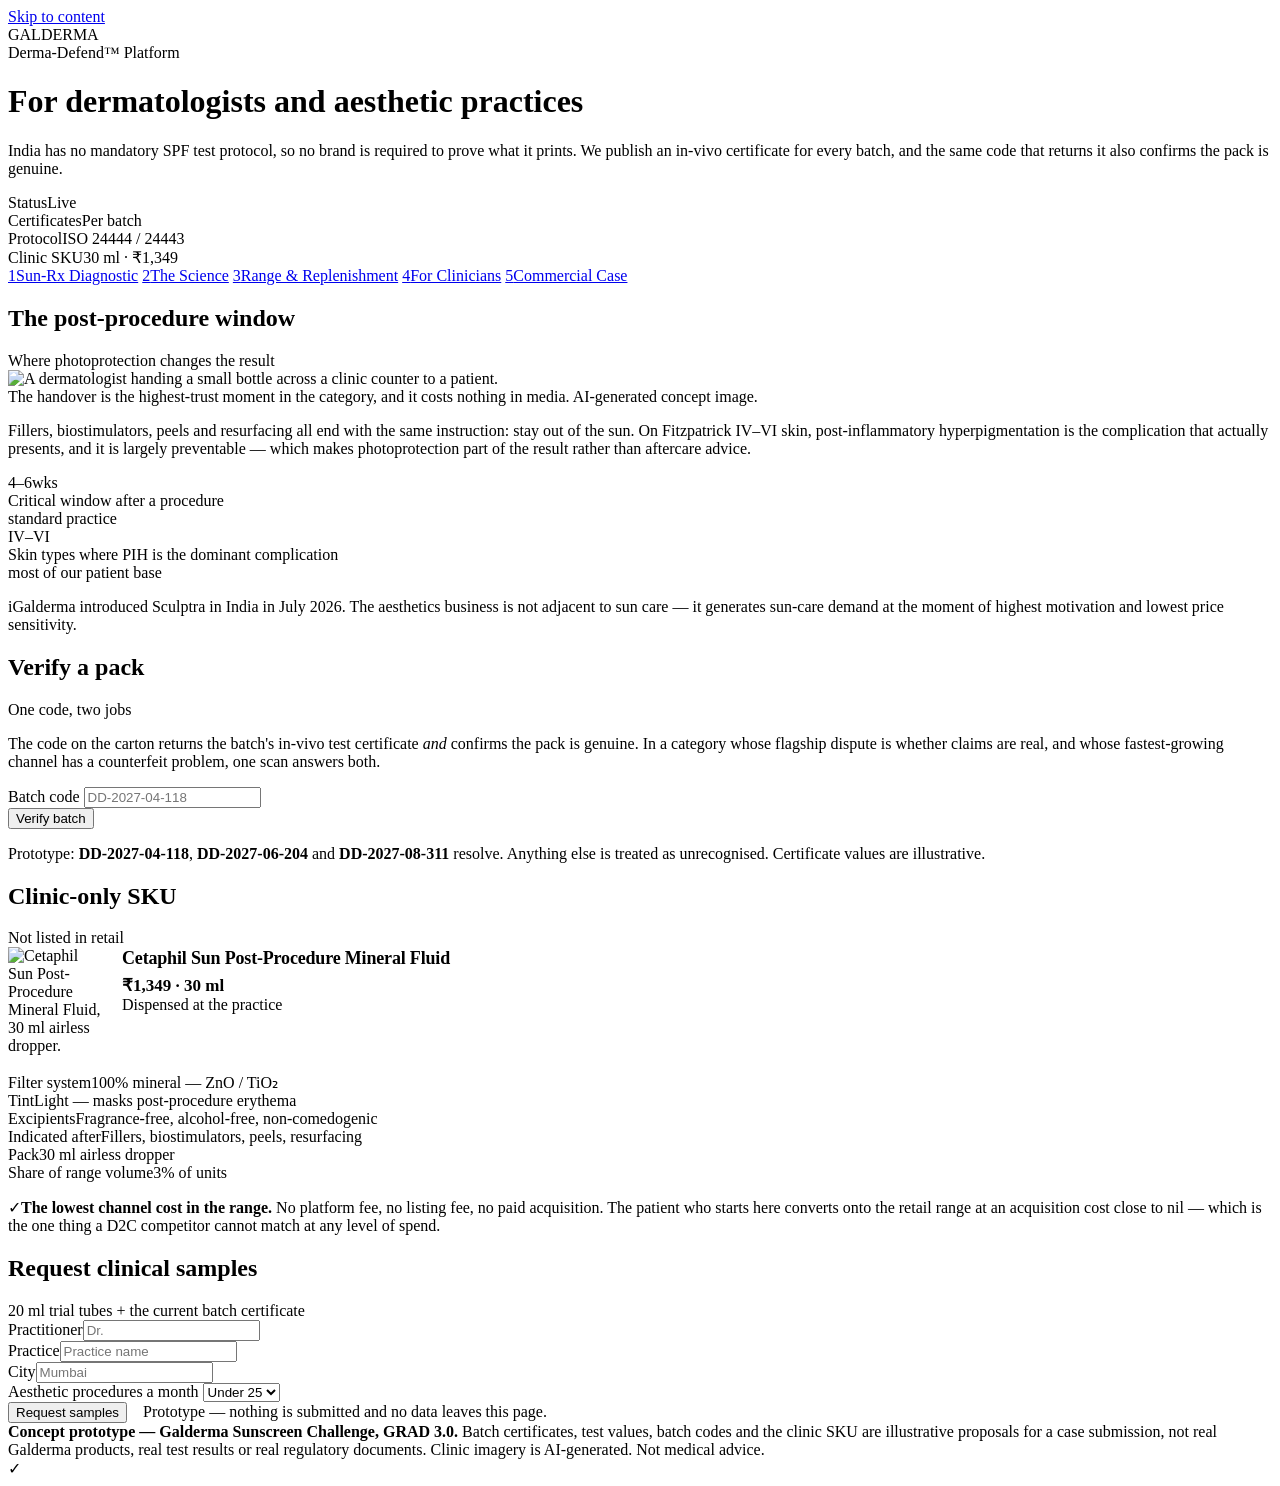
==== clinicians.html @ 14ea0b5a "Add files via upload" ====
<!DOCTYPE html>
<html lang="en">
<head>
<meta charset="utf-8"/>
<meta name="viewport" content="width=device-width, initial-scale=1"/>
<title>For Clinicians — Derma-Defend™ Prototype</title>
<meta name="description" content="Batch-level ISO 24444 and 24443 certificates, pack authenticity from the same code, and the clinic-only post-procedure SKU."/>
<link rel="stylesheet" href="assets/style.css"/>
</head>
<body>
<a class="skip" href="#main">Skip to content</a>

<header class="masthead">
  <div class="wrap mast-inner">
    <div>
      <div class="logo"><div class="wordmark">GALDERMA</div><div class="rule"></div>
        <div class="eyebrow">Derma-Defend™ Platform</div></div>
      <h1>For dermatologists and aesthetic practices</h1>
      <p class="lede">India has no mandatory SPF test protocol, so no brand is required to prove what it prints. We publish an in-vivo certificate for every batch, and the same code that returns it also confirms the pack is genuine.</p>
    </div>
    <div class="telemetry">
      <div class="tchip"><span class="k"><span class="pulse"></span>Status</span><span class="v">Live</span></div>
      <div class="tchip"><span class="k">Certificates</span><span class="v">Per batch</span></div>
      <div class="tchip"><span class="k">Protocol</span><span class="v">ISO 24444 / 24443</span></div>
      <div class="tchip"><span class="k">Clinic SKU</span><span class="v">30 ml · ₹1,349</span></div>
    </div>
  </div>
</header>

<div class="navbar"><div class="wrap"><nav class="nav" aria-label="Sections">
  <a href="index.html"><span class="num">1</span>Sun-Rx Diagnostic</a>
  <a href="science.html"><span class="num">2</span>The Science</a>
  <a href="portfolio.html"><span class="num">3</span>Range &amp; Replenishment</a>
  <a href="clinicians.html"><span class="num">4</span>For Clinicians</a>
  <a href="commercial.html"><span class="num">5</span>Commercial Case</a>
</nav></div></div>

<main id="main"><div class="wrap">

<!-- ================================================ post-procedure ====== -->
<div class="card">
  <div class="card-h"><span class="bar"></span><h2>The post-procedure window</h2>
    <span class="aside">Where photoprotection changes the result</span></div>
  <div class="card-b">
    <div class="cols wide-right">
      <figure style="margin:0">
        <div class="hero-img" style="max-height:330px">
          <img src="assets/img/face_clinic.png" style="height:330px;object-fit:cover;object-position:50% 45%" alt="A dermatologist handing a small bottle across a clinic counter to a patient."/>
        </div>
        <figcaption>The handover is the highest-trust moment in the category, and it costs nothing in media. AI-generated concept image.</figcaption>
      </figure>
      <div>
        <p class="muted">Fillers, biostimulators, peels and resurfacing all end with the same instruction: stay out of the sun. On Fitzpatrick IV–VI skin, post-inflammatory hyperpigmentation is the complication that actually presents, and it is largely preventable — which makes photoprotection part of the result rather than aftercare advice.</p>
        <div class="stats two" style="margin-top:16px">
          <div class="stat"><div class="n">4–6<span class="u">wks</span></div>
            <div class="l">Critical window after a procedure<br><span class="src">standard practice</span></div></div>
          <div class="stat"><div class="n gold">IV–VI</div>
            <div class="l">Skin types where PIH is the dominant complication<br><span class="src">most of our patient base</span></div></div>
        </div>
        <div class="verdict" style="margin-top:16px"><span class="ico">i</span><span>Galderma introduced Sculptra in India in July 2026. The aesthetics business is not adjacent to sun care — it generates sun-care demand at the moment of highest motivation and lowest price sensitivity.</span></div>
      </div>
    </div>
  </div>
</div>

<div class="cols" style="margin-top:20px">
  <!-- ================================================== verify a pack ==== -->
  <div class="card">
    <div class="card-h"><span class="bar"></span><h2>Verify a pack</h2><span class="aside">One code, two jobs</span></div>
    <div class="card-b">
      <p class="muted" style="margin-bottom:16px">The code on the carton returns the batch's in-vivo test certificate <em>and</em> confirms the pack is genuine. In a category whose flagship dispute is whether claims are real, and whose fastest-growing channel has a counterfeit problem, one scan answers both.</p>
      <div class="field">
        <label for="batchIn">Batch code</label>
        <input id="batchIn" type="text" placeholder="DD-2027-04-118" autocomplete="off" spellcheck="false">
      </div>
      <button class="btn btn-primary" id="verifyBtn">Verify batch</button>
      <div id="verifyOut" style="margin-top:16px"></div>
      <p class="fine" style="margin-top:14px">Prototype: <strong>DD-2027-04-118</strong>, <strong>DD-2027-06-204</strong> and <strong>DD-2027-08-311</strong> resolve. Anything else is treated as unrecognised. Certificate values are illustrative.</p>
    </div>
  </div>

  <!-- ==================================================== the clinic SKU = -->
  <div class="card gold">
    <div class="card-h"><span class="bar"></span><h2>Clinic-only SKU</h2><span class="aside">Not listed in retail</span></div>
    <div class="card-b">
      <div style="display:flex;gap:18px;align-items:flex-start">
        <img src="assets/img/pack_postproc.png" alt="Cetaphil Sun Post-Procedure Mineral Fluid, 30 ml airless dropper."
             style="width:96px;flex:none"/>
        <div>
          <div style="font-size:18px;font-weight:700;letter-spacing:-.01em;line-height:1.25">Cetaphil Sun Post-Procedure Mineral Fluid</div>
          <div style="color:var(--gold-600);font-weight:700;font-size:17px;margin-top:5px">₹1,349 · 30 ml</div>
          <span class="pill gold" style="margin-top:9px">Dispensed at the practice</span>
        </div>
      </div>
      <div style="margin-top:18px">
        <div class="certrow"><span class="k">Filter system</span><span class="v">100% mineral — ZnO / TiO₂</span></div>
        <div class="certrow"><span class="k">Tint</span><span class="v">Light — masks post-procedure erythema</span></div>
        <div class="certrow"><span class="k">Excipients</span><span class="v">Fragrance-free, alcohol-free, non-comedogenic</span></div>
        <div class="certrow"><span class="k">Indicated after</span><span class="v">Fillers, biostimulators, peels, resurfacing</span></div>
        <div class="certrow"><span class="k">Pack</span><span class="v">30 ml airless dropper</span></div>
        <div class="certrow"><span class="k">Share of range volume</span><span class="v">3% of units</span></div>
      </div>
      <div class="verdict good" style="margin-top:16px"><span class="ico">✓</span><span><strong>The lowest channel cost in the range.</strong> No platform fee, no listing fee, no paid acquisition. The patient who starts here converts onto the retail range at an acquisition cost close to nil — which is the one thing a D2C competitor cannot match at any level of spend.</span></div>
    </div>
  </div>
</div>

<!-- ==================================================== sample request === -->
<div class="card" style="margin-top:20px">
  <div class="card-h"><span class="bar"></span><h2>Request clinical samples</h2>
    <span class="aside">20 ml trial tubes + the current batch certificate</span></div>
  <div class="card-b">
    <div class="cols">
      <div>
        <div class="field"><label for="cName">Practitioner</label><input id="cName" type="text" placeholder="Dr. "></div>
        <div class="field"><label for="cClinic">Practice</label><input id="cClinic" type="text" placeholder="Practice name"></div>
      </div>
      <div>
        <div class="field"><label for="cCity">City</label><input id="cCity" type="text" placeholder="Mumbai"></div>
        <div class="field"><label for="cVol">Aesthetic procedures a month</label>
          <select id="cVol"><option>Under 25</option><option>25–75</option><option>75–150</option><option>150+</option></select>
        </div>
      </div>
    </div>
    <button class="btn btn-primary" id="sampleBtn">Request samples</button>
    <span class="fine" style="margin-left:12px">Prototype — nothing is submitted and no data leaves this page.</span>
  </div>
</div>
</div></main>

<footer><div class="wrap">
  <strong>Concept prototype — Galderma Sunscreen Challenge, GRAD 3.0.</strong>
  Batch certificates, test values, batch codes and the clinic SKU are illustrative proposals for a case submission, not real Galderma products, real test results or real regulatory documents. Clinic imagery is AI-generated. Not medical advice.
</div></footer>

<div class="toast" id="toast"><span class="ok">✓</span><span id="toastTxt"></span></div>

<script src="assets/data.js"></script>
<script src="assets/app.js"></script>
<script>
"use strict";

function verifyBatch() {
  var code = $("batchIn").value.trim().toUpperCase(), b = BATCHES[code];
  if (!code) { $("verifyOut").innerHTML = ""; return; }
  if (!b) {
    $("verifyOut").innerHTML =
      '<div class="verdict bad"><span class="ico">!</span><span><strong>Not recognised.</strong> No batch matches that code. ' +
      'On a real pack this is the counterfeit signal — the certificate lookup and the authenticity check are the same query, ' +
      'so a fake pack fails both at once.</span></div>';
    return;
  }
  $("verifyOut").innerHTML =
    '<div class="verdict good"><span class="ico">✓</span><span><strong>Genuine pack.</strong> ' + b.sku + ', released ' + b.rel + '.</span></div>' +
    '<div style="margin-top:14px">' +
    '<div class="certrow"><span class="k">In-vivo SPF · ISO 24444</span><span class="v">' + b.spf + '</span></div>' +
    '<div class="certrow"><span class="k">UVA-PF · ISO 24443</span><span class="v">' + b.uva + '</span></div>' +
    '<div class="certrow"><span class="k">UVA-PF / SPF ratio</span><span class="v">' + b.ratio + '</span></div>' +
    '<div class="certrow"><span class="k">Critical wavelength</span><span class="v">' + b.cw + '</span></div>' +
    '<div class="certrow"><span class="k">Photostability at 4 h</span><span class="v">' + b.ret + '</span></div>' +
    '<div class="certrow"><span class="k">Panel</span><span class="v">' + b.panel + '</span></div></div>';
}
$("verifyBtn").onclick = verifyBatch;
$("batchIn").addEventListener("keydown", function (e) {
  if (e.key === "Enter") { e.preventDefault(); verifyBatch(); }
});
$("sampleBtn").onclick = function () {
  var who = $("cName").value.trim();
  toast(who ? "Prototype — a starter kit and the current batch certificate would ship to " + who + "."
            : "Prototype — a starter kit and the current batch certificate would ship to the practice.");
};
</script>
</body>
</html>
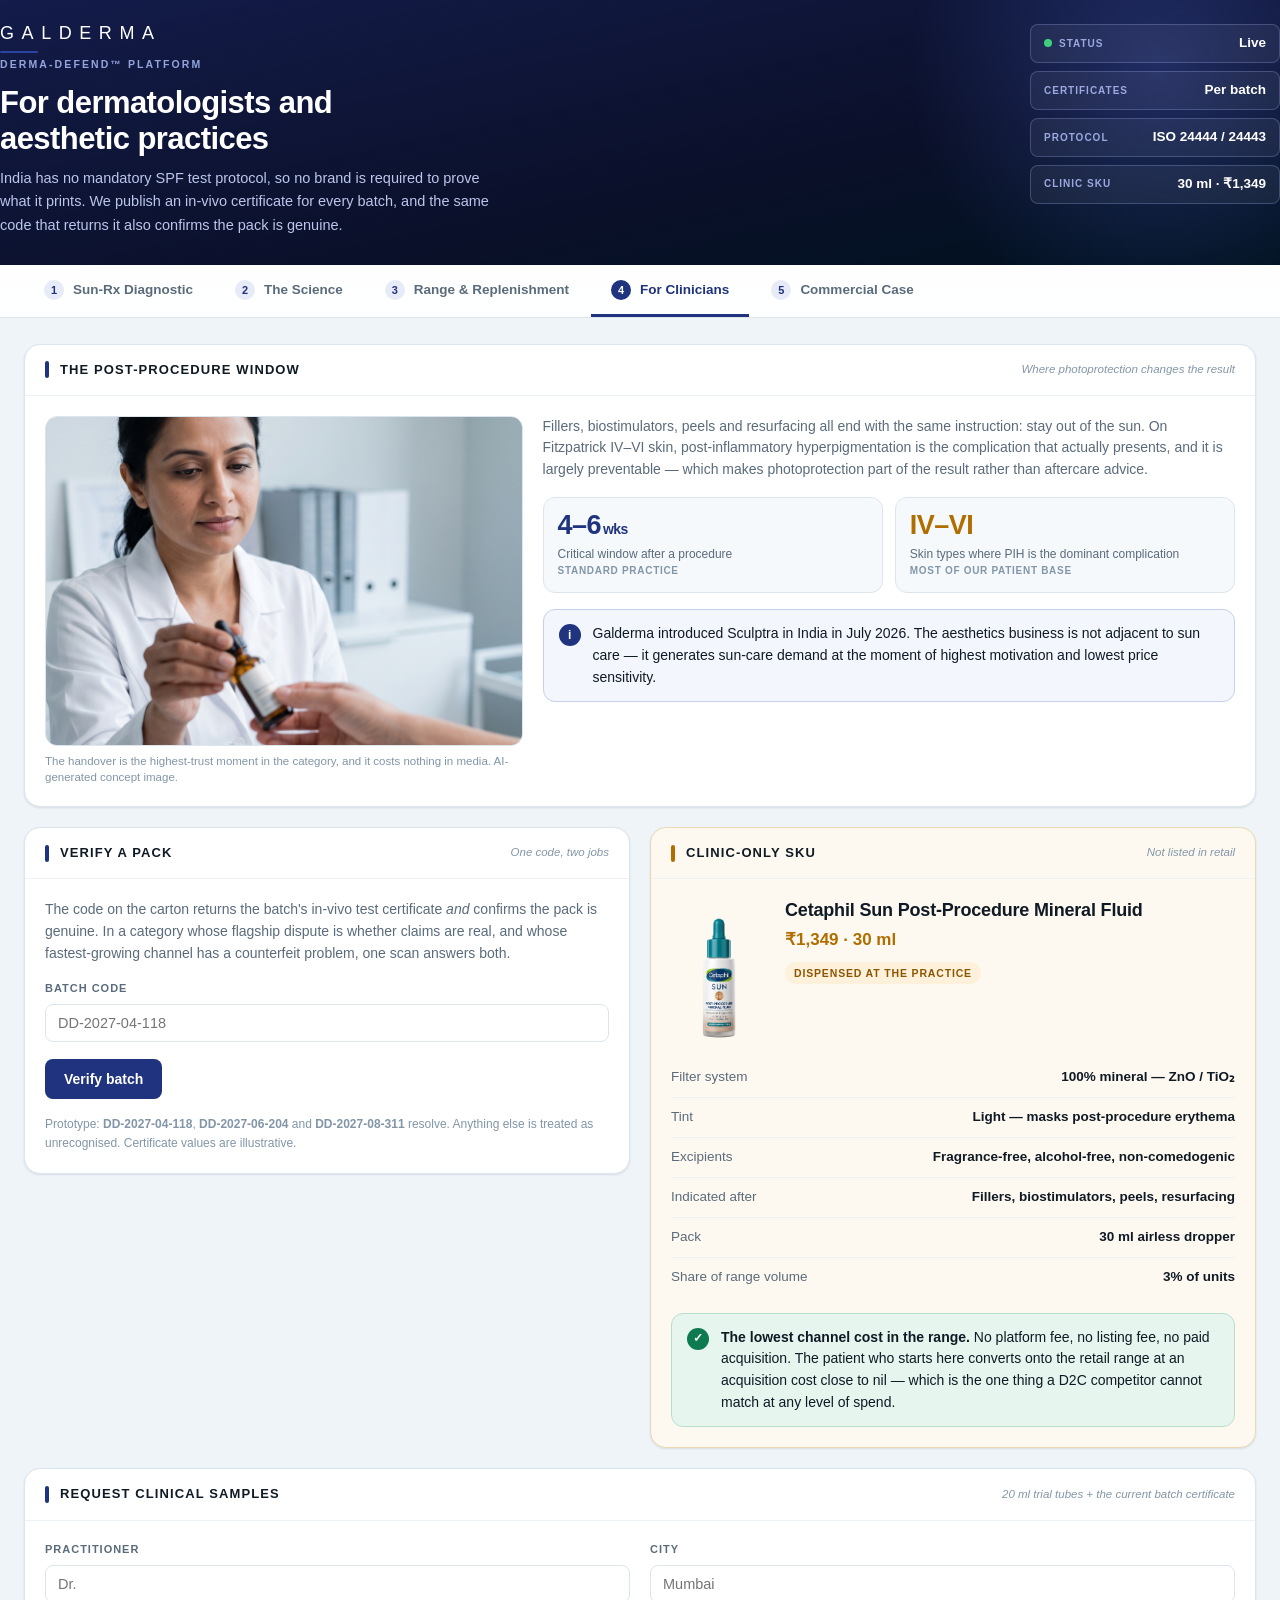
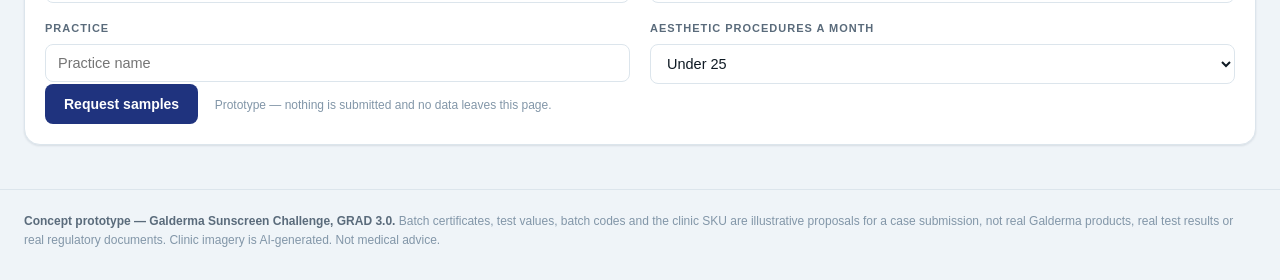
==== commit 7eb5d5fc: "Update clinicians.html" ====
--- a/clinicians.html
+++ b/clinicians.html
@@ -5,7 +5,7 @@
 <meta name="viewport" content="width=device-width, initial-scale=1"/>
 <title>For Clinicians — Derma-Defend™ Prototype</title>
 <meta name="description" content="Batch-level ISO 24444 and 24443 certificates, pack authenticity from the same code, and the clinic-only post-procedure SKU."/>
-<link rel="stylesheet" href="assets/style.css"/>
+<link rel="stylesheet" href="style.css"/>
 </head>
 <body>
 <a class="skip" href="#main">Skip to content</a>
@@ -45,7 +45,7 @@
     <div class="cols wide-right">
       <figure style="margin:0">
         <div class="hero-img" style="max-height:330px">
-          <img src="assets/img/face_clinic.png" style="height:330px;object-fit:cover;object-position:50% 45%" alt="A dermatologist handing a small bottle across a clinic counter to a patient."/>
+          <img src="face_clinic.png" style="height:330px;object-fit:cover;object-position:50% 45%" alt="A dermatologist handing a small bottle across a clinic counter to a patient."/>
         </div>
         <figcaption>The handover is the highest-trust moment in the category, and it costs nothing in media. AI-generated concept image.</figcaption>
       </figure>
@@ -84,7 +84,7 @@
     <div class="card-h"><span class="bar"></span><h2>Clinic-only SKU</h2><span class="aside">Not listed in retail</span></div>
     <div class="card-b">
       <div style="display:flex;gap:18px;align-items:flex-start">
-        <img src="assets/img/pack_postproc.png" alt="Cetaphil Sun Post-Procedure Mineral Fluid, 30 ml airless dropper."
+        <img src="pack_postproc.png" alt="Cetaphil Sun Post-Procedure Mineral Fluid, 30 ml airless dropper."
              style="width:96px;flex:none"/>
         <div>
           <div style="font-size:18px;font-weight:700;letter-spacing:-.01em;line-height:1.25">Cetaphil Sun Post-Procedure Mineral Fluid</div>
@@ -135,8 +135,8 @@
 
 <div class="toast" id="toast"><span class="ok">✓</span><span id="toastTxt"></span></div>
 
-<script src="assets/data.js"></script>
-<script src="assets/app.js"></script>
+<script src="data.js"></script>
+<script src="app.js"></script>
 <script>
 "use strict";
 
--- a/style.css
+++ b/style.css
@@ -0,0 +1,286 @@
+/* ==========================================================================
+   Derma-Defend™ prototype — shared stylesheet
+   Base brand colour #1F337E with a shade ladder either side of it.
+   ========================================================================== */
+:root{
+  --deep-900:#0A1029; --deep-800:#131C4A; --deep-700:#1B2A63;
+  --blue-800:#16265F; --blue-700:#1F337E; --blue-600:#2B44A2; --blue-500:#4A62CE;
+  --blue-200:#C6D0EE; --blue-100:#E7EBF8; --blue-050:#F3F6FD;
+  --gold-700:#8C5600; --gold-600:#B06E00; --gold-500:#D9A02B; --gold-100:#FDF1DC; --gold-050:#FEF9F0;
+  --red-600:#C42B2B; --red-500:#D53434; --red-100:#FDECEC;
+  --green-700:#0B6341; --green-600:#0E7A4F; --green-100:#E6F5EE;
+  --violet-600:#6B3FA0; --violet-100:#F0E9F8;
+  --ink-900:#0F1A24; --ink-700:#2A3A48; --ink-500:#5A6B7B; --ink-400:#8296A8;
+  --line:#DCE5EC; --line-soft:#EDF2F6;
+  --bg:#EFF4F8; --surface:#FFFFFF; --surface-2:#F6F9FB;
+  --r-sm:8px; --r-md:12px; --r-lg:16px; --r-pill:999px;
+  --sh-1:0 1px 2px rgba(11,42,64,.06), 0 1px 3px rgba(11,42,64,.05);
+  --sh-2:0 2px 4px rgba(11,42,64,.05), 0 6px 16px rgba(11,42,64,.07);
+  --sh-3:0 10px 30px rgba(11,42,64,.13);
+  --focus:0 0 0 3px rgba(31,51,126,.30);
+  --ease:cubic-bezier(.22,.61,.36,1);
+  --sans:"Inter","Segoe UI",-apple-system,BlinkMacSystemFont,Helvetica,Arial,sans-serif;
+  --mono:ui-monospace,"SF Mono","Cascadia Mono","Roboto Mono",Menlo,Consolas,monospace;
+}
+*,*::before,*::after{box-sizing:border-box;margin:0;padding:0}
+html{scroll-behavior:smooth}
+body{font-family:var(--sans);background:var(--bg);color:var(--ink-900);font-size:16px;line-height:1.55;
+  -webkit-font-smoothing:antialiased;display:flex;flex-direction:column;min-height:100vh}
+img{max-width:100%;display:block}
+.wrap{max-width:1280px;margin:0 auto;padding:0 24px;width:100%}
+@media(max-width:620px){.wrap{padding:0 16px}}
+a{color:var(--blue-700)}
+:focus-visible{outline:none;box-shadow:var(--focus);border-radius:var(--r-sm)}
+.skip{position:absolute;left:-9999px;top:0;background:#fff;padding:12px 18px;z-index:99}
+.skip:focus{left:12px;top:12px}
+
+/* ---------------------------------------------------------------- masthead */
+.masthead{background:linear-gradient(168deg,var(--deep-800) 0%,var(--deep-900) 62%,#00121F 100%);
+  color:#fff;position:relative;overflow:hidden}
+.masthead::after{content:"";position:absolute;right:-140px;top:-190px;width:520px;height:520px;border-radius:50%;
+  background:radial-gradient(circle,rgba(74,98,206,.34) 0%,rgba(74,98,206,0) 68%);pointer-events:none}
+.mast-inner{position:relative;z-index:1;padding:24px 0 28px;display:flex;gap:28px;
+  align-items:flex-start;justify-content:space-between;flex-wrap:wrap}
+.wordmark{font-size:18px;font-weight:300;letter-spacing:.42em;color:#fff;line-height:1}
+.logo .rule{width:38px;height:2px;background:var(--blue-600);border-radius:2px;margin:9px 0 3px}
+.eyebrow{font-size:10.5px;font-weight:600;letter-spacing:.20em;text-transform:uppercase;color:#95A4DD}
+h1{font-size:clamp(21px,2.9vw,31px);font-weight:700;letter-spacing:-.018em;line-height:1.16;margin-top:13px;max-width:20ch}
+.lede{margin-top:10px;font-size:14.5px;line-height:1.6;color:#BCC5EC;max-width:62ch}
+.telemetry{display:flex;flex-direction:column;gap:8px;min-width:250px}
+.tchip{display:flex;align-items:center;justify-content:space-between;gap:14px;background:rgba(255,255,255,.055);
+  border:1px solid rgba(150,166,226,.30);border-radius:var(--r-sm);padding:8px 13px}
+.tchip .k{font-size:10px;letter-spacing:.10em;text-transform:uppercase;color:#9BA9E0;font-weight:600;
+  display:flex;align-items:center}
+.tchip .v{font-size:13.5px;font-weight:700;color:#fff;font-variant-numeric:tabular-nums}
+.tchip .v.hot{color:#FFC15E}
+.pulse{width:8px;height:8px;border-radius:50%;background:#3FD07E;margin-right:7px;
+  box-shadow:0 0 0 0 rgba(63,208,126,.65);animation:pulse 2.4s infinite}
+@keyframes pulse{70%{box-shadow:0 0 0 9px rgba(63,208,126,0)}100%{box-shadow:0 0 0 0 rgba(63,208,126,0)}}
+
+/* -------------------------------------------------------------------- nav */
+.navbar{position:sticky;top:0;z-index:40;background:rgba(255,255,255,.93);backdrop-filter:blur(14px);
+  border-bottom:1px solid var(--line)}
+.nav{display:flex;gap:2px;overflow-x:auto;scrollbar-width:none}
+.nav::-webkit-scrollbar{display:none}
+.nav a{display:flex;align-items:center;gap:9px;white-space:nowrap;padding:15px 20px 13px;text-decoration:none;
+  font-size:13.5px;font-weight:600;color:var(--ink-500);border-bottom:3px solid transparent;
+  transition:color .18s var(--ease),border-color .18s var(--ease)}
+.nav a:hover{color:var(--blue-700)}
+.nav a[aria-current="page"]{color:var(--blue-700);border-bottom-color:var(--blue-700)}
+.nav .num{display:inline-flex;align-items:center;justify-content:center;width:20px;height:20px;border-radius:50%;
+  background:var(--blue-100);color:var(--blue-700);font-size:11px;font-weight:700}
+.nav a[aria-current="page"] .num{background:var(--blue-700);color:#fff}
+
+/* ------------------------------------------------------------------- main */
+main{flex:1;padding:26px 0 44px}
+.cols{display:grid;grid-template-columns:1fr 1fr;gap:20px;align-items:start}
+.cols.wide-left{grid-template-columns:1.45fr 1fr}
+.cols.wide-right{grid-template-columns:1fr 1.45fr}
+.cols3{display:grid;grid-template-columns:repeat(3,1fr);gap:18px;align-items:start}
+@media(max-width:940px){.cols,.cols.wide-left,.cols.wide-right,.cols3{grid-template-columns:1fr}}
+.stack{display:flex;flex-direction:column;gap:20px}
+
+/* ------------------------------------------------------------------ cards */
+.card{background:var(--surface);border:1px solid var(--line);border-radius:var(--r-lg);box-shadow:var(--sh-1);
+  overflow:hidden}
+.card.gold{background:var(--gold-050);border-color:#EBD9B4}
+.card.blue{background:var(--blue-050);border-color:var(--blue-200)}
+.card.dark{background:var(--deep-800);border-color:var(--deep-800);color:#fff}
+.card-h{display:flex;align-items:center;gap:11px;padding:15px 20px;border-bottom:1px solid var(--line-soft)}
+.card.dark .card-h{border-bottom-color:rgba(150,166,226,.25)}
+.card-h .bar{width:4px;height:17px;border-radius:2px;background:var(--blue-700);flex:none}
+.card.gold .card-h .bar{background:var(--gold-600)}
+.card h2{font-size:13px;font-weight:700;letter-spacing:.085em;text-transform:uppercase;color:var(--ink-900)}
+.card.dark h2{color:#fff}
+.card-h .aside{margin-left:auto;font-size:11.5px;color:var(--ink-400);font-style:italic;text-align:right}
+.card-b{padding:20px}
+h3.sub{font-size:11px;font-weight:700;letter-spacing:.10em;text-transform:uppercase;color:var(--ink-500);
+  margin:22px 0 10px}
+h3.sub:first-child{margin-top:0}
+p+p{margin-top:11px}
+.muted{color:var(--ink-500);font-size:14px}
+.fine{color:var(--ink-400);font-size:12px;line-height:1.55}
+
+/* ----------------------------------------------------------------- inputs */
+.field{display:flex;flex-direction:column;gap:7px;margin-bottom:17px}
+.field:last-child{margin-bottom:0}
+.field label,.flabel{font-size:11px;font-weight:700;letter-spacing:.09em;text-transform:uppercase;color:var(--ink-500)}
+.field .hint{font-size:12.5px;color:var(--ink-400);line-height:1.45;margin-top:-2px}
+select,input[type=text],input[type=email]{font-family:inherit;font-size:14.5px;color:var(--ink-900);
+  background:var(--surface);border:1px solid var(--line);border-radius:var(--r-sm);padding:10px 12px;width:100%}
+select:focus,input:focus{outline:none;border-color:var(--blue-600);box-shadow:var(--focus)}
+input[type=range]{-webkit-appearance:none;appearance:none;width:100%;height:26px;background:none;cursor:pointer}
+input[type=range]::-webkit-slider-runnable-track{height:7px;border-radius:var(--r-pill);
+  background:var(--trackfill,var(--line))}
+input[type=range]::-moz-range-track{height:7px;border-radius:var(--r-pill);background:var(--trackfill,var(--line))}
+input[type=range]::-webkit-slider-thumb{-webkit-appearance:none;width:21px;height:21px;border-radius:50%;
+  background:#fff;border:2px solid var(--blue-700);box-shadow:var(--sh-1);margin-top:-7px}
+input[type=range]::-moz-range-thumb{width:21px;height:21px;border-radius:50%;background:#fff;
+  border:2px solid var(--blue-700);box-shadow:var(--sh-1)}
+input[type=range]:focus-visible{box-shadow:none}
+input[type=range]:focus-visible::-webkit-slider-thumb{box-shadow:var(--focus)}
+.rangerow{display:flex;justify-content:space-between;align-items:baseline;gap:12px}
+.rangerow .now{font-size:15px;font-weight:700;color:var(--blue-700);font-variant-numeric:tabular-nums}
+.rangeends{display:flex;justify-content:space-between;font-size:11.5px;color:var(--ink-400);margin-top:-4px}
+
+.btn{appearance:none;font-family:inherit;font-size:14px;font-weight:600;border-radius:var(--r-sm);
+  padding:11px 18px;cursor:pointer;border:1px solid transparent;text-decoration:none;display:inline-flex;
+  align-items:center;gap:8px;transition:background .16s var(--ease),border-color .16s var(--ease)}
+.btn-primary{background:var(--blue-700);color:#fff}
+.btn-primary:hover{background:var(--blue-600)}
+.btn-ghost{background:var(--surface);color:var(--blue-700);border-color:var(--blue-200)}
+.btn-ghost:hover{background:var(--blue-050)}
+.btn-lg{font-size:15px;padding:13px 22px}
+
+/* ------------------------------------------------------------ result bits */
+.verdict{display:flex;gap:12px;align-items:flex-start;padding:13px 15px;border-radius:var(--r-md);
+  font-size:14px;line-height:1.55;background:var(--blue-050);border:1px solid var(--blue-200)}
+.verdict+.verdict{margin-top:11px}
+.verdict .ico{flex:none;width:22px;height:22px;border-radius:50%;display:grid;place-items:center;
+  font-size:12px;font-weight:700;color:#fff;background:var(--blue-700);margin-top:1px}
+.verdict.bad{background:var(--red-100);border-color:#F3C4C4}
+.verdict.bad .ico{background:var(--red-500)}
+.verdict.good{background:var(--green-100);border-color:#B7DFCB}
+.verdict.good .ico{background:var(--green-600)}
+.verdict.warn{background:var(--gold-100);border-color:#EBD9B4}
+.verdict.warn .ico{background:var(--gold-600)}
+
+.meter-top{display:flex;justify-content:space-between;align-items:baseline;gap:14px;margin-bottom:8px}
+.meter-top .t{font-size:11px;font-weight:700;letter-spacing:.09em;text-transform:uppercase;color:var(--ink-500)}
+.meter-top .p{font-size:13px;font-weight:600;color:var(--ink-700)}
+.meter-track{height:15px;border-radius:var(--r-pill);background:var(--line-soft);overflow:hidden}
+.meter-fill{height:100%;border-radius:var(--r-pill);background:linear-gradient(90deg,var(--red-500),#FF9E5E);
+  transition:width .45s var(--ease)}
+.meter-legend{display:flex;justify-content:space-between;font-size:11.5px;color:var(--ink-400);margin-top:7px}
+
+.stats{display:grid;gap:12px}
+.stats.two{grid-template-columns:1fr 1fr}
+.stats.three{grid-template-columns:repeat(3,1fr)}
+.stats.four{grid-template-columns:repeat(4,1fr)}
+@media(max-width:720px){.stats.four,.stats.three{grid-template-columns:1fr 1fr}}
+.stat{background:var(--surface-2);border:1px solid var(--line);border-radius:var(--r-md);padding:13px 14px}
+.stat .n{font-size:27px;font-weight:700;letter-spacing:-.02em;color:var(--blue-700);
+  font-variant-numeric:tabular-nums;line-height:1.1}
+.stat .n .u{font-size:14px;font-weight:600;margin-left:2px}
+.stat .n.red{color:var(--red-500)} .stat .n.gold{color:var(--gold-600)}
+.stat .n.green{color:var(--green-600)} .stat .n.violet{color:var(--violet-600)}
+.stat .l{font-size:12px;color:var(--ink-500);margin-top:5px;line-height:1.4}
+.stat .src{font-size:10px;letter-spacing:.07em;text-transform:uppercase;color:var(--ink-400);font-weight:600}
+
+/* split bar — UV vs visible light */
+.splitbar{display:flex;height:34px;border-radius:var(--r-sm);overflow:hidden;border:1px solid var(--line)}
+.splitbar span{display:grid;place-items:center;font-size:12px;font-weight:700;color:#fff;
+  transition:flex-basis .45s var(--ease);overflow:hidden;white-space:nowrap}
+.splitbar .uv{background:linear-gradient(90deg,var(--blue-700),var(--blue-500))}
+.splitbar .hev{background:linear-gradient(90deg,var(--violet-600),#9A6FD0)}
+.splitkey{display:flex;gap:18px;margin-top:10px;font-size:12.5px;color:var(--ink-500);flex-wrap:wrap}
+.splitkey i{width:10px;height:10px;border-radius:3px;display:inline-block;margin-right:6px}
+
+/* regimen list */
+.rx{display:flex;flex-direction:column;gap:9px}
+.rxrow{display:flex;gap:13px;align-items:center;padding:11px 13px;background:var(--surface-2);
+  border:1px solid var(--line);border-radius:var(--r-md)}
+.rxrow .time{font-family:var(--mono);font-size:13px;font-weight:700;color:var(--blue-700);flex:none;width:52px}
+.rxrow img{width:34px;height:50px;object-fit:contain;flex:none}
+.rxrow .who{display:flex;flex-direction:column;gap:1px;min-width:0}
+.rxrow .who .b{font-size:10px;letter-spacing:.1em;text-transform:uppercase;color:var(--ink-400);font-weight:700}
+.rxrow .who .n{font-size:14.5px;font-weight:600;line-height:1.3}
+.rxrow .who .d{font-size:12.5px;color:var(--ink-500);line-height:1.4;margin-top:2px}
+.pack>span:last-child{display:flex;flex-direction:column;gap:0;min-width:0}
+.pack .brand,.pack .nm,.pack .meta,.pack .role{display:block}
+
+/* ------------------------------------------------------------------ packs */
+.packs{display:grid;grid-template-columns:repeat(3,1fr);gap:14px}
+@media(max-width:900px){.packs{grid-template-columns:repeat(2,1fr)}}
+@media(max-width:560px){.packs{grid-template-columns:1fr}}
+.pack{position:relative;text-align:left;background:var(--surface);border:1px solid var(--line);
+  border-radius:var(--r-md);padding:14px;cursor:pointer;font-family:inherit;display:flex;gap:13px;
+  align-items:flex-start;transition:border-color .16s var(--ease),box-shadow .16s var(--ease)}
+.pack:hover{border-color:var(--blue-500);box-shadow:var(--sh-2)}
+.pack[aria-pressed="true"]{border-color:var(--blue-700);box-shadow:0 0 0 2px var(--blue-200)}
+.pack.gold[aria-pressed="true"]{border-color:var(--gold-600);box-shadow:0 0 0 2px #EBD9B4}
+.pack img{width:52px;height:78px;object-fit:contain;flex:none}
+.pack .brand{font-size:9.5px;letter-spacing:.11em;text-transform:uppercase;font-weight:700;color:var(--blue-700)}
+.pack.gold .brand{color:var(--gold-600)}
+.pack .nm{font-size:14px;font-weight:700;line-height:1.28;margin-top:3px}
+.pack .meta{font-size:12.5px;color:var(--ink-500);margin-top:4px}
+.pack .role{font-size:12px;color:var(--ink-400);font-style:italic;margin-top:3px;line-height:1.4}
+.pack .tick{position:absolute;top:10px;right:10px;width:20px;height:20px;border-radius:50%;
+  background:var(--blue-700);color:#fff;display:none;place-items:center;font-size:11px}
+.pack[aria-pressed="true"] .tick{display:grid}
+.pack.gold[aria-pressed="true"] .tick{background:var(--gold-600)}
+.pack .ribbon{position:absolute;top:-1px;left:-1px;background:var(--green-600);color:#fff;font-size:9px;
+  font-weight:700;letter-spacing:.09em;padding:3px 8px;border-radius:var(--r-md) 0 var(--r-md) 0;display:none}
+.pack.rec .ribbon{display:block}
+.pack.clinic{opacity:.96;border-style:dashed}
+
+/* ----------------------------------------------------------------- tables */
+table{width:100%;border-collapse:collapse;font-size:13.5px}
+th{text-align:left;font-size:10.5px;letter-spacing:.09em;text-transform:uppercase;color:var(--ink-500);
+  font-weight:700;padding:0 0 9px;border-bottom:1px solid var(--line)}
+td{padding:10px 0;border-bottom:1px solid var(--line-soft)}
+tr:last-child td{border-bottom:0}
+.r{text-align:right}
+tr.empty td{color:var(--ink-400);font-style:italic;text-align:center;padding:20px 0}
+.certrow{display:flex;justify-content:space-between;gap:16px;padding:9px 0;border-bottom:1px solid var(--line-soft);
+  font-size:13.5px}
+.certrow:last-child{border-bottom:0}
+.certrow .k{color:var(--ink-500)} .certrow .v{font-weight:600;text-align:right}
+
+/* ---------------------------------------------------------------- funnel */
+.funnel{display:flex;flex-direction:column;gap:11px}
+.fstep{display:grid;grid-template-columns:1fr auto;gap:4px 16px;align-items:baseline}
+.fstep .fl{font-size:13.5px;font-weight:600;color:var(--ink-700)}
+.fstep .fv{font-size:15px;font-weight:700;color:var(--blue-700);font-variant-numeric:tabular-nums}
+.fstep .fbar{grid-column:1/-1;height:9px;border-radius:var(--r-pill);background:var(--line-soft);overflow:hidden}
+.fstep .fbar i{display:block;height:100%;border-radius:var(--r-pill);
+  background:linear-gradient(90deg,var(--blue-700),var(--blue-500))}
+.fstep .fn{grid-column:1/-1;font-size:12px;color:var(--ink-500)}
+.fstep.gold .fv{color:var(--gold-600)}
+.fstep.gold .fbar i{background:linear-gradient(90deg,var(--gold-600),var(--gold-500))}
+
+/* --------------------------------------------------------------- actionbar */
+.actionbar{margin-top:20px;background:var(--deep-800);color:#fff;border-radius:var(--r-lg);padding:17px 22px;
+  display:flex;align-items:center;gap:18px;flex-wrap:wrap}
+.actionbar .t{font-size:15.5px;font-weight:700}
+.actionbar .s{font-size:13px;color:#BCC5EC;margin-top:2px}
+.actionbar .spacer{margin-left:auto}
+@media(max-width:620px){.actionbar .spacer{margin-left:0;width:100%}}
+
+/* ------------------------------------------------------------ misc chrome */
+.hero-img{border-radius:var(--r-md);overflow:hidden;border:1px solid var(--line)}
+.hero-img img{width:100%;height:100%;object-fit:cover}
+figcaption{font-size:11.5px;color:var(--ink-400);margin-top:7px;line-height:1.45}
+.pill{display:inline-block;font-size:10.5px;font-weight:700;letter-spacing:.08em;text-transform:uppercase;
+  padding:3px 9px;border-radius:var(--r-pill);background:var(--blue-100);color:var(--blue-700)}
+.pill.gold{background:var(--gold-100);color:var(--gold-700)}
+.pill.green{background:var(--green-100);color:var(--green-700)}
+.pill.violet{background:var(--violet-100);color:var(--violet-600)}
+
+.toast{position:fixed;left:50%;bottom:26px;transform:translateX(-50%) translateY(20px);background:var(--deep-800);
+  color:#fff;padding:13px 19px;border-radius:var(--r-md);box-shadow:var(--sh-3);display:flex;gap:11px;
+  align-items:center;font-size:14px;opacity:0;pointer-events:none;transition:opacity .22s,transform .22s;
+  z-index:80;max-width:min(560px,calc(100vw - 32px))}
+.toast.on{opacity:1;transform:translateX(-50%) translateY(0)}
+.toast .ok{width:20px;height:20px;border-radius:50%;background:var(--green-600);display:grid;place-items:center;
+  font-size:11px;flex:none}
+
+dialog{border:0;border-radius:var(--r-lg);padding:0;max-width:560px;width:calc(100vw - 32px);
+  box-shadow:var(--sh-3);color:var(--ink-900);margin:auto}
+dialog::backdrop{background:rgba(0,27,46,.55)}
+dialog .dh{background:var(--deep-800);color:#fff;padding:17px 21px;display:flex;justify-content:space-between;
+  align-items:center;gap:14px}
+dialog .dh h3{font-size:12.5px;font-weight:700;letter-spacing:.09em;text-transform:uppercase}
+dialog .dh button{appearance:none;background:none;border:0;color:#A9B4E4;font-size:22px;line-height:1;cursor:pointer}
+dialog .dh button:hover{color:#fff}
+dialog .db{padding:21px;font-size:14px;line-height:1.6;max-height:min(72vh,740px);overflow:auto}
+.sharecard{width:100%;max-width:400px;border-radius:var(--r-md);display:block;margin:0 auto;box-shadow:var(--sh-2)}
+
+footer{border-top:1px solid var(--line);padding:22px 0 30px;font-size:12px;color:var(--ink-400);line-height:1.6}
+footer strong{color:var(--ink-500)}
+
+@media(prefers-reduced-motion:reduce){
+  *{animation-duration:.01ms!important;animation-iteration-count:1!important;transition-duration:.01ms!important}
+  html{scroll-behavior:auto}
+}
+@media print{.navbar,.actionbar,.btn{display:none}body{background:#fff}}
